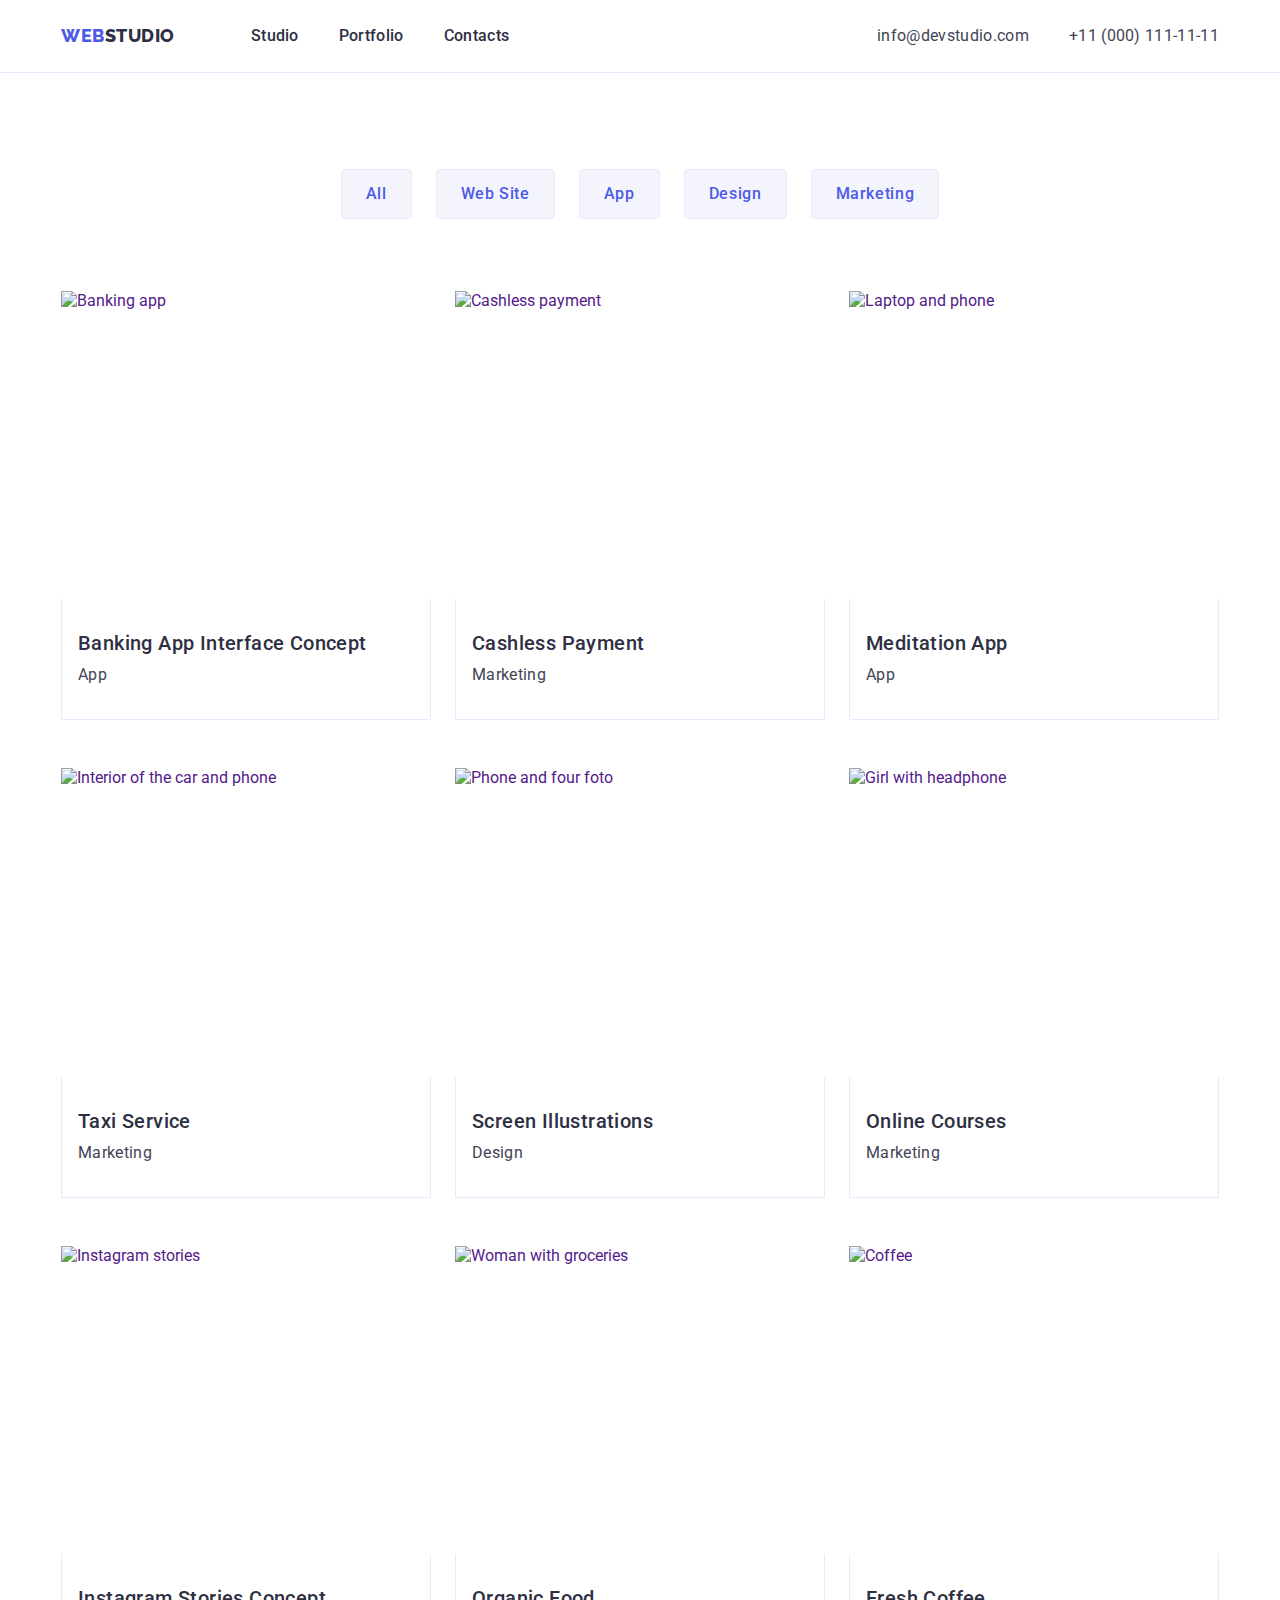
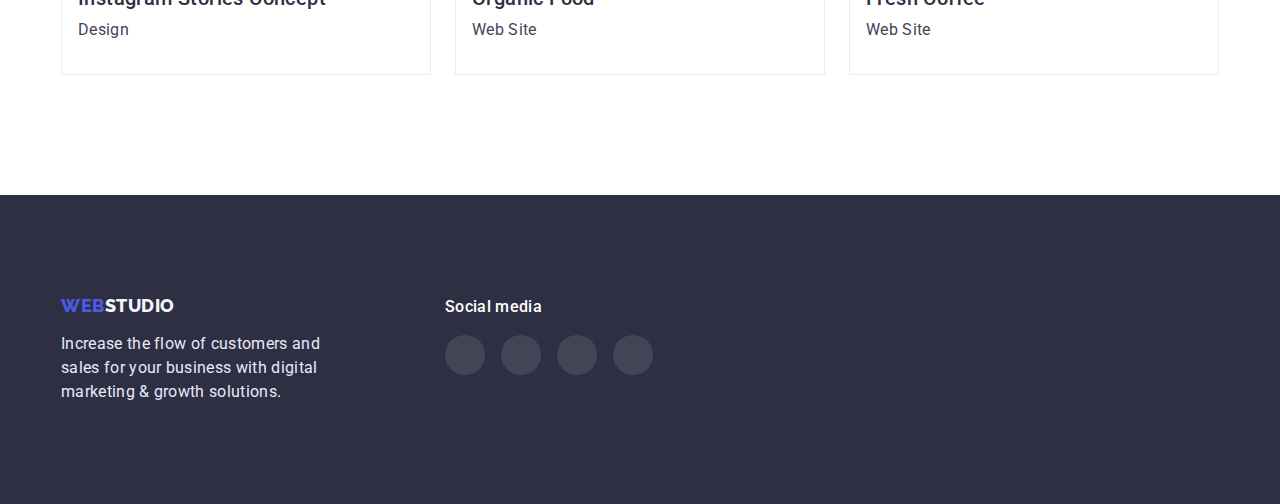
==== portfolio.html @ be4edee2 "update" ====
<!DOCTYPE html>
<html lang="en">
<head>
    <meta charset="UTF-8">
    <meta http-equiv="X-UA-Compatible" content="IE=edge">
    <meta name="viewport" content="width=device-width, initial-scale=1.0">
    <title>Portfolio</title>
    <link rel="preconnect" href="https://fonts.googleapis.com" />
    <link rel="preconnect" href="https://fonts.gstatic.com" crossorigin />
    <link
      href="https://fonts.googleapis.com/css2?family=Raleway:wght@800&family=Roboto:wght@400;500;700&display=swap"
      rel="stylesheet"
    />
    <link rel="stylesheet" href="./css/styles.css" />
    <style>
    </style>
</head>
    <body>

                            <!--HEADER-->  
        <header class="page-header">
            <div class="container header-container">
                
                <nav class="header-nav">
                    
                            <!--LOGO-->
                    <a class="logo-link link" href="./index.html">
                    Web<span class="logo-studio-header">Studio</span></a>
                
                                <!--MENU-->                        
                    <ul class="menu list">
                        <li class="menu-item">
                            <a class="menu-link link" href="./index.html">Studio</a>
                        </li>
                        <li class="menu-item">
                            <a class="menu-link link" href="./portfolio.html">Portfolio</a>
                        </li>
                        <li class="menu-item">
                           <a class="menu-link link" href="">Contacts</a>
                        </li>
                    </ul>
                </nav>
                    
                            <!--CONTACTS-->
                <address class="contacts">
                    <ul class="contacts-list list">
                        <li class="menu-item">
                            <a class="contacts-link link" href="mailto:info@devstudio.com">info@devstudio.com</a>      
                        </li>
                        <li class="menu-item">    
                            <a class="contacts-link link" href="tel:+110001111111">+11 (000) 111-11-11</a>
                        </li>
                    </ul>
                </address>
            </div>        
         </header>
            
                                <!--BUTTON-->
        <main>
            <section class="portfolio-section">
                <div class="container">
                    <h1 class="visually-hidden" hidden>Portfolio</h1>
                    <ul class="filter-list list">
                        <li>
                            <button class="btn-portfolio" type="button">
                                All
                            </button>
                        </li>
                        <li>
                            <button class="btn-portfolio" type="button">
                                Web Site
                            </button>
                        </li>
                        <li>
                            <button class="btn-portfolio" type="button">
                                App
                            </button>
                        </li>
                        <li>
                            <button class="btn-portfolio" type="button">
                                Design
                            </button>
                        </li>
                        <li>
                            <button class="btn-portfolio" type="button">
                                Marketing
                            </button>
                        </li>
                    </ul>

                                <!--PORTFOLIO FOTO-->
                    <ul class="portfolio-foto-list list">

                                <!--1-->
                        <li class="portfolio-foto-list-item">
                            <a href="" class="link">
                                <img src="./images/portfolio/bankapp.jpg" alt="Banking app"
                                    width="360"
                                    height="300" 
                                />
                                <div class="portfolio-card-description">
                                    <h2 class="portfolio-card-title">Banking App Interface Concept</h2>
                                    <p class="portfolio-text">App</p>
                                </div>    
                            </a>
                        </li>

                                <!--2-->
                        <li class="portfolio-foto-list-item">
                            <a href="" class="link">
                                <img src="./images/portfolio/cashless.jpg" alt="Cashless payment"
                                    width="360"
                                    height="300"
                                />
                                <div class="portfolio-card-description">
                                    <h2 class="portfolio-card-title">Cashless Payment</h2>
                                    <p class="portfolio-text">Marketing</p>
                                </div>    
                            </a>
                        </li>

                                <!--3-->
                        <li class="portfolio-foto-list-item">
                            <a href="" class="link">
                                <img src="./images/portfolio/meditation.jpg" alt="Laptop and phone"
                                    width="360"
                                    height="300"
                                />
                                <div class="portfolio-card-description">
                                    <h2 class="portfolio-card-title">Meditation App</h2>
                                    <p class="portfolio-text">App</p>
                                </div>
                            </a>
                        </li>

                                <!--4-->
                        <li class="portfolio-foto-list-item">
                            <a href="" class="link">
                                <img src="./images/portfolio/taxi.jpg" alt="Interior of the car and phone"
                                    width="360"
                                    height="300"
                                />
                                <div class="portfolio-card-description">
                                    <h2 class="portfolio-card-title">Taxi Service</h2>
                                    <p class="portfolio-text">Marketing</p>
                                </div>
                            </a>
                        </li>

                                <!--5-->
                        <li class="portfolio-foto-list-item">
                            <a href="" class="link">
                                <img src="./images/portfolio/screen.jpg" alt="Phone and four foto"
                                    width="360"
                                    height="300"
                                />
                                <div class="portfolio-card-description">
                                    <h2 class="portfolio-card-title">Screen Illustrations</h2>
                                    <p class="portfolio-text">Design</p>
                                </div>
                            </a>
                        </li>

                                <!--6-->
                        <li class="portfolio-foto-list-item">
                            <a href="" class="link">
                                <img src="./images/portfolio/onlinecourses.jpg" alt="Girl with headphone"
                                    width="360"
                                    height="300"
                                />
                                <div class="portfolio-card-description">
                                    <h2 class="portfolio-card-title">Online Courses</h2>
                                    <p class="portfolio-text">Marketing</p>
                                </div>
                            </a>
                        </li>

                                <!--7-->
                        <li class="portfolio-foto-list-item">
                            <a href="" class="link">
                                <img src="./images/portfolio/inststories.jpg" alt="Instagram stories"
                                    width="360"
                                    height="300"
                                />
                                <div class="portfolio-card-description">
                                    <h2 class="portfolio-card-title">Instagram Stories Concept</h2>
                                    <p class="portfolio-text">Design</p>
                                </div>
                            </a>
                        </li>

                                <!--8-->
                        <li class="portfolio-foto-list-item">
                            <a href="" class="link">
                                <img src="./images/portfolio/orgfood.jpg" alt="Woman with groceries"
                                    width="360"
                                    height="300"
                                />
                                <div class="portfolio-card-description">
                                    <h2 class="portfolio-card-title">Organic Food</h2>
                                    <p class="portfolio-text">Web Site</p>
                                </div>
                            </a>
                        </li>

                                <!--9-->
                        <li class="portfolio-foto-list-item">
                            <a href="" class="link">
                                <img src="./images/portfolio/coffee.jpg" alt="Coffee"
                                    width="360"
                                    height="300"
                                />
                                <div class="portfolio-card-description">
                                    <h2 class="portfolio-card-title">Fresh Coffee</h2>
                                    <p class="portfolio-text">Web Site</p>
                                </div>
                            </a>
                        </li>
                    </ul>
                </div>
            </section>
        </main>

    <!--FOOTER-->
    <footer class="footer">
        <div class="container">
          <div class="footer-inner">
            <div class="footer-container">
              <a class="logo-link link" href="./index.html">
                Web<span class="logo-studio-footer">Studio</span>
              </a>
              <p class="footer-text">
                Increase the flow of customers and sales for your business with
                digital marketing & growth solutions.
              </p>
            </div>
            <div class="footer-icons-container">
              <h3 class="footer-tittle">Social media</h3>
              <ul class="footer-icons-list list">
                <li>
                  <a class="footer-link" href="">
                    <svg width="24" height="24">
                      <use
                        href="./images/icons/symbol-defs-footer.svg#icon-f-instagram"
                      ></use>
                    </svg>
                  </a>
                </li>
                <li>
                  <a class="footer-link" href="">
                    <svg width="24" height="24">
                      <use
                        href="./images/icons/symbol-defs-footer.svg#icon-f-twitter"
                      ></use>
                    </svg>
                  </a>
                </li>
                <li>
                  <a class="footer-link" href="">
                    <svg width="24" height="24">
                      <use
                        href="./images/icons/symbol-defs-footer.svg#icon-f-facebook"
                      ></use>
                    </svg>
                  </a>
                </li>
                <li>
                  <a class="footer-link" href="">
                    <svg width="24" height="24">
                      <use
                        href="./images/icons/symbol-defs-footer.svg#icon-f-linkedin"
                      ></use>
                    </svg>
                  </a>
                </li>
              </ul>
            </div>
          </div>
        </div>
      </footer>
    </body>
  </html>
---- css/styles.css ----
:root {
  --basic-logo-color: #4d5ae5;
  --title-color: #2e2f42;
  --main-color-text: #434455;
  --white-color: #ffffff;
  --hover-color: #404bbf;
  --f-color-logo: #f4f4fd;
  --footer-color-text: #e7e9fc;
  --background-color: #f4f4fd;
  --footer-icons: #31d0aa;
}

body {
  font-family: "Roboto", sans-serif;
  color: var(--main-color-text);
  margin: 0;
}

/* main {
  width: 100%;
} */

.visually-hidden {
  position: absolute;
  white-space: nowrap;
  width: 1px;
  height: 1px;
  overflow: hidden;
  border: 0;
  padding: 0;
  clip: rect(0 0 0 0);
  clip-path: inset(50%);
  margin: -1px;
}

/*==============================COMPONENTS==============================*/
.link {
  text-decoration: none;
}

.list {
  list-style: none;
  margin: 0;
  padding: 0;
}

.section {
  padding-bottom: 120px;
}

.characteristic-section {
  padding-top: 120px;
  padding-bottom: 120px;
}

h1,
h2,
h3,
h4,
p {
  margin-top: 0;
  margin-bottom: 0;
}

ul,
ol {
  margin-top: 0;
  margin-bottom: 0;
  padding-left: 0;
}

img {
  display: block;
  width: 100%;
  height: auto;
}

button {
  cursor: pointer;
}

.container {
  width: 1158px;
  /* outline: 4px solid chartreuse; */
  margin-right: auto;
  margin-left: auto;
  padding-left: 15px;
  padding-right: 15px;
}

/*==============================HEADER==============================*/

/*logo*/
.logo-link {
  font-family: "Raleway", sans-serif;
  font-weight: 800;
  font-size: 18px;
  line-height: 1.17;
  letter-spacing: 0.03em;
  text-transform: uppercase;
  color: var(--basic-logo-color);
  margin-right: 76px;
}

.logo-studio-header {
  color: var(--title-color);
}

.logo-studio-footer {
  color: var(--f-color-logo);
}

.page-header {
  border-bottom: 1px solid var(--footer-color-text);
}

.header-container {
  display: flex;

  background-color: var(--white-color);
}

.header-nav {
  display: flex;
  align-items: center;
}

/*menu*/

.menu {
  display: flex;
}

.menu-link {
  display: block;
  padding-top: 24px;
  padding-bottom: 24px;

  font-weight: 500;
  font-size: 16px;
  line-height: 1.5;
  letter-spacing: 0.02em;
  color: var(--title-color);
}

.menu-link:focus,
.menu-link:hover {
  color: var(--hover-color);
}

.menu-item:not(:last-child) {
  margin-right: 40px;
}

/*contacts*/
.contacts {
  font-style: normal;
  margin-left: auto;
}

.contacts-list {
  display: flex;
}

.contacts-link {
  display: block;
  padding-top: 24px;
  padding-bottom: 24px;

  font-weight: 400;
  font-size: 16px;
  line-height: 1.5;
  letter-spacing: 0.02em;
  color: var(--main-color-text);
}

.contacts-link:focus,
.contacts-link:hover {
  color: var(--hover-color);
}

/*==============================MAIN==============================*/

/*==============================STUDIO==============================*/

/*hero*/
.hero-section {
  text-align: center;
  padding-top: 188px;
  padding-bottom: 188px;
  max-width: auto;
  background-image: linear-gradient(
      rgba(46, 47, 66, 0.7),
      rgba(46, 47, 66, 0.7)
    ),
    url(../images/hero-bg/hero-bg.jpg);
  background-size: cover;
  background-position: center;
  background-repeat: no-repeat;
  margin-left: auto;
  margin-right: auto;
}

.hero {
  margin-bottom: 48px;
  margin-right: auto;
  margin-left: auto;
  width: 496px;

  font-weight: 700;
  font-size: 56px;
  line-height: 1.07;
  text-align: center;
  letter-spacing: 0.02em;
  color: var(--white-color);
}

.hero-bg {
}

/*button studio*/
.btn-studio {
  font-family: "Roboto", sans-serif;
  font-style: normal;
  font-weight: 500;
  font-size: 16px;
  line-height: 1.5;
  letter-spacing: 0.04em;
  background-color: var(--basic-logo-color);
  color: var(--white-color);
  box-shadow: 0px 4px 4px rgba(0, 0, 0, 0.15);
  border-radius: 4px;
  cursor: pointer;
  width: 169px;
  height: 56px;
  border: none;
}

.btn-studio:focus,
.btn-studio:hover {
  background-color: var(--hover-color);
  color: var(--white-color);
}

/*==============================STUDIO TEXT==============================*/

/*characteristic*/
.characteristic-icons-container {
  display: flex;
  align-items: center;
  justify-content: center;
  height: 112px;
  margin-bottom: 8px;

  background: var(--f-color-logo);
  border-radius: 4px;
}

.characteristic-list {
  display: flex;
}

.characteristic-list-item {
  flex-basis: calc((100% - 72px) / 4);
}

.characteristic-list-item:not(:last-child) {
  margin-right: 24px;
}

.characteristic-title {
  margin-bottom: 8px;

  font-weight: 500;
  font-size: 20px;
  line-height: 1.2;
  letter-spacing: 0.02em;
  color: var(--title-color);
}

.characteristic-text-about {
  font-weight: 400;
  font-size: 16px;
  line-height: 1.5;
  letter-spacing: 0.02em;
}

/*what are we doing*/
.section-title {
  margin-bottom: 72px;

  font-size: 36px;
  line-height: 1.11;
  text-align: center;
  letter-spacing: 0.02em;
  text-transform: capitalize;
  color: var(--title-color);
}

/*our work*/
.our-work-list {
  display: flex;
}

.our-work-list-item:not(:last-child) {
  margin-right: 24px;
}

/*our team*/

/*icons*/
.studio-card-icons {
}

.studio-card-icons-item {
}

.studio-card-icons-list {
  justify-content: center;
  display: flex;
  gap: 24px;
  padding-top: 8px;
}

.studio-card-link {
  width: 40px;
  height: 40px;
  border-radius: 100%;
  background-color: var(--basic-logo-color);
  display: flex;
  align-items: center;
  justify-content: center;
}

.studio-card-link:hover,
.studio-card-link:focus {
  background-color: var(--hover-color);
}

.our-team-section {
  background: var(--f-color-logo);
  padding-top: 120px;
}

.our-team-list {
  display: flex;
}

.our-team-list-item:not(:last-child) {
  margin-right: 24px;
}

.our-team-list-item {
  background-color: var(--white-color);
  box-shadow: 0px 1px 6px rgba(46, 47, 66, 0.08),
    0px 1px 1px rgba(46, 47, 66, 0.16), 0px 2px 1px rgba(46, 47, 66, 0.08);
  border-radius: 0px 0px 4px 4px;
}

.our-team-list-container {
  text-align: center;
  padding-top: 32px;
  padding-bottom: 32px;
}

.our-team-name {
  flex: none;
  order: 0;
  flex-grow: 0;
  margin-bottom: 8px;

  font-weight: 500;
  font-size: 20px;
  line-height: 1.2;
  text-align: center;
  letter-spacing: 0.02em;
  color: var(--title-color);
}

.our-team-work {
  flex: none;
  order: 1;
  flex-grow: 0;

  font-weight: 400;
  font-size: 16px;
  line-height: 1.5;
  text-align: center;
  letter-spacing: 0.02em;
  color: var(--main-color-text);
}

/*==============================PORTFOILIO==============================*/

.portfolio-section {
  padding-top: 96px;
  padding-bottom: 120px;
}

.filter-list {
  display: flex;
  justify-content: center;
  gap: 24px;
  margin-bottom: 72px;
}

/*button portfolio*/
.btn-portfolio {
  padding: 12px 24px;

  background: var(--background-color);
  border: 1px solid var(--footer-color-text);
  border-radius: 4px;
  font-weight: 500;
  font-size: 16px;
  line-height: 1.5;
  letter-spacing: 0.04em;
  color: var(--basic-logo-color);
  font-family: "Roboto", sans-serif;
  cursor: pointer;
}

.btn-portfolio:hover {
  background-color: var(--hover-color);
  box-shadow: 0px 3px 1px rgba(0, 0, 0, 0.1), 0px 2px 1px rgba(0, 0, 0, 0.08),
    0px 2px 2px rgba(0, 0, 0, 0.12);
  border-color: var(--hover-color);
  color: var(--white-color);
}

/*portfolio foto*/
.portfolio-foto-list {
  display: flex;
  flex-wrap: wrap;
  column-gap: 24px;
  row-gap: 48px;
}

/*portfolio text*/
.portfolio-card-title {
  margin-bottom: 8px;

  font-weight: 500;
  font-size: 20px;
  line-height: 1.2;
  letter-spacing: 0.02em;
  color: var(--title-color);
}

.portfolio-text {
  font-size: 16px;
  line-height: 1.5;
  letter-spacing: 0.02em;
  color: var(--main-color-text);
}

.portfolio-card-description {
  padding: 32px 0 32px 16px;
  border-bottom: 1px solid #e7e9fc;
  border-right: 1px solid #e7e9fc;
  border-left: 1px solid #e7e9fc;
}

.portfolio-foto-list-item {
  background: var(--white-color);
  width: calc((100% - 48px) / 3);
}

/*==============================FOOTER==============================*/

.footer {
  padding-top: 100px;
  padding-bottom: 100px;
  background: var(--title-color);
}

.footer-text {
  margin-top: 16px;
  font-size: 16px;
  line-height: 1.5;
  letter-spacing: 0.02em;
  color: var(--footer-color-text);
}

.footer-container {
  max-width: 264px;
}

.footer-inner {
  display: flex;
  justify-content: start;
  gap: 120px;
}

/*icons*/
.footer-tittle {
  font-weight: 500;
  font-size: 16px;
  line-height: 1.5;
  letter-spacing: 0.02em;
  color: var(--white-color);
  margin-bottom: 16px;
}

.footer-icons-container {
  max-width: 208px;
}

.footer-link {
  width: 40px;
  height: 40px;
  background-color: rgba(255, 255, 255, 0.1);
  border-radius: 50%;
  display: flex;
  align-items: center;
  justify-content: center;
}

.footer-link:hover,
.footer-link:focus {
  background-color: var(--footer-icons);
}

.footer-icons-list {
  display: flex;
  gap: 16px;
}
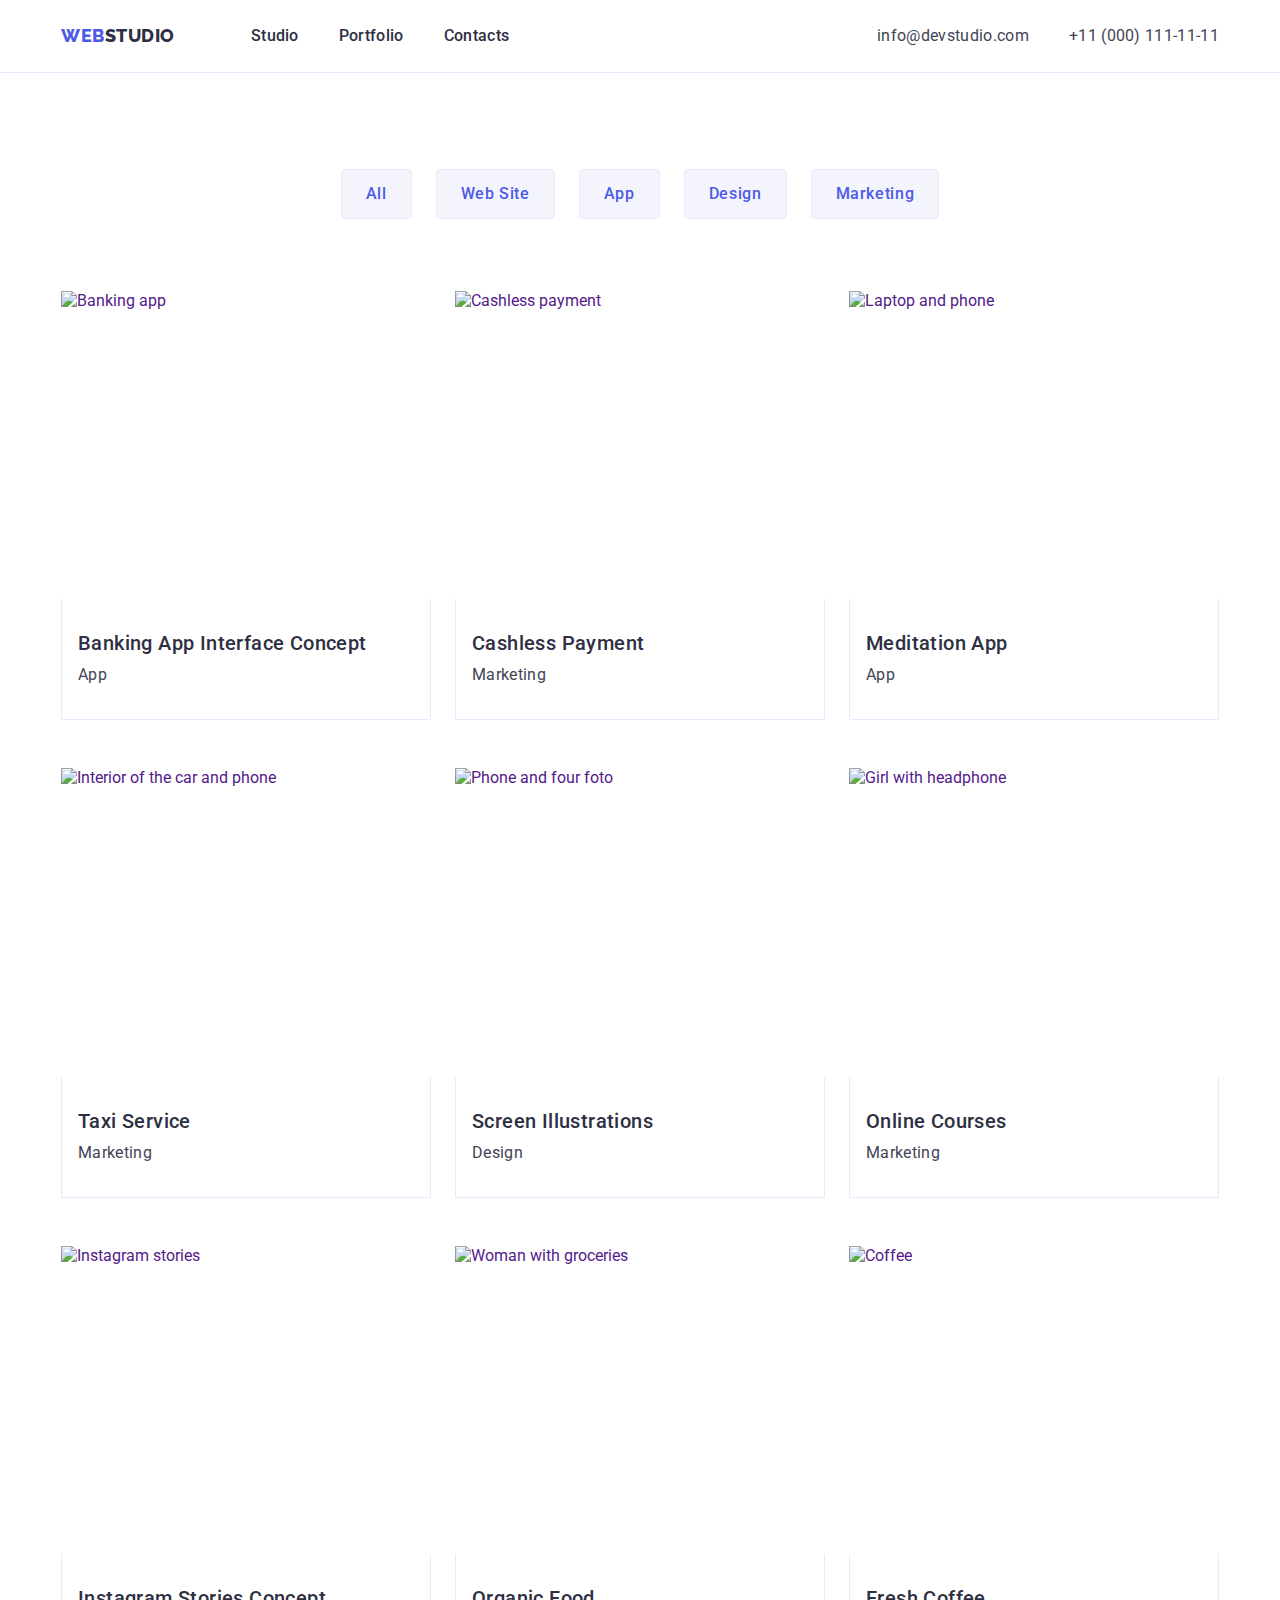
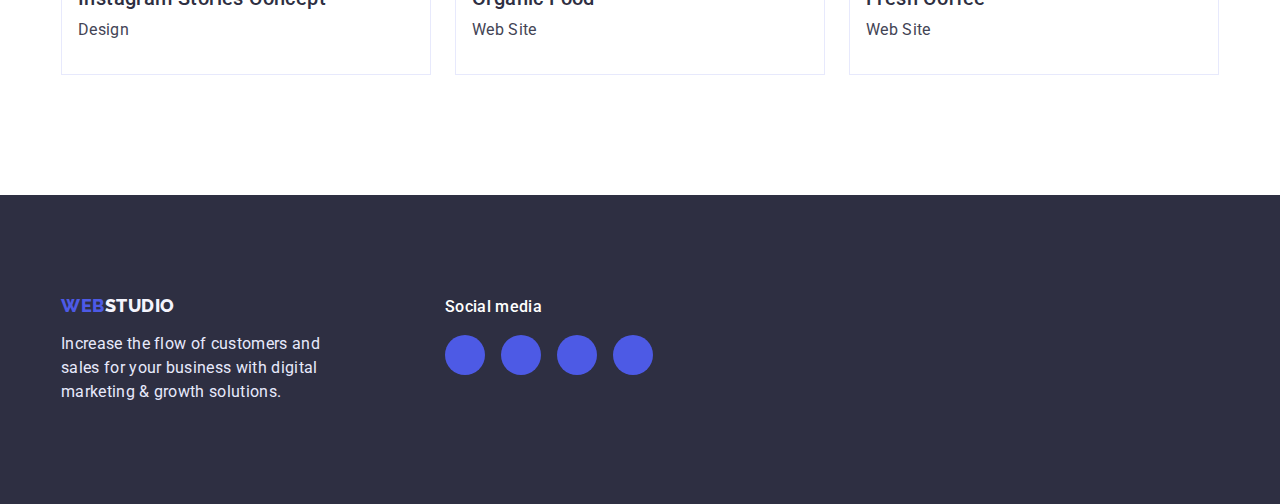
==== commit cdaa6ebf: "update" ====
--- a/portfolio.html
+++ b/portfolio.html
@@ -93,7 +93,7 @@
 
                                 <!--1-->
                         <li class="portfolio-foto-list-item">
-                            <a href="" class="link">
+                            <a href="" class="portfolio-link link">
                                 <img src="./images/portfolio/bankapp.jpg" alt="Banking app"
                                     width="360"
                                     height="300" 
@@ -107,7 +107,7 @@
 
                                 <!--2-->
                         <li class="portfolio-foto-list-item">
-                            <a href="" class="link">
+                            <a href="" class="portfolio-link link">
                                 <img src="./images/portfolio/cashless.jpg" alt="Cashless payment"
                                     width="360"
                                     height="300"
@@ -121,7 +121,7 @@
 
                                 <!--3-->
                         <li class="portfolio-foto-list-item">
-                            <a href="" class="link">
+                            <a href="" class="portfolio-link link">
                                 <img src="./images/portfolio/meditation.jpg" alt="Laptop and phone"
                                     width="360"
                                     height="300"
@@ -135,7 +135,7 @@
 
                                 <!--4-->
                         <li class="portfolio-foto-list-item">
-                            <a href="" class="link">
+                            <a href="" class="portfolio-link link">
                                 <img src="./images/portfolio/taxi.jpg" alt="Interior of the car and phone"
                                     width="360"
                                     height="300"
@@ -149,7 +149,7 @@
 
                                 <!--5-->
                         <li class="portfolio-foto-list-item">
-                            <a href="" class="link">
+                            <a href="" class="portfolio-link link">
                                 <img src="./images/portfolio/screen.jpg" alt="Phone and four foto"
                                     width="360"
                                     height="300"
@@ -163,7 +163,7 @@
 
                                 <!--6-->
                         <li class="portfolio-foto-list-item">
-                            <a href="" class="link">
+                            <a href="" class="portfolio-link link">
                                 <img src="./images/portfolio/onlinecourses.jpg" alt="Girl with headphone"
                                     width="360"
                                     height="300"
@@ -177,11 +177,14 @@
 
                                 <!--7-->
                         <li class="portfolio-foto-list-item">
-                            <a href="" class="link">
+                            <a href="" class="portfolio-link link">
+                                <div class="back-img">
                                 <img src="./images/portfolio/inststories.jpg" alt="Instagram stories"
                                     width="360"
                                     height="300"
                                 />
+                                
+                                </div>
                                 <div class="portfolio-card-description">
                                     <h2 class="portfolio-card-title">Instagram Stories Concept</h2>
                                     <p class="portfolio-text">Design</p>
@@ -191,7 +194,7 @@
 
                                 <!--8-->
                         <li class="portfolio-foto-list-item">
-                            <a href="" class="link">
+                            <a href="" class="portfolio-link link">
                                 <img src="./images/portfolio/orgfood.jpg" alt="Woman with groceries"
                                     width="360"
                                     height="300"
@@ -205,7 +208,7 @@
 
                                 <!--9-->
                         <li class="portfolio-foto-list-item">
-                            <a href="" class="link">
+                            <a href="" class="portfolio-link link">
                                 <img src="./images/portfolio/coffee.jpg" alt="Coffee"
                                     width="360"
                                     height="300"
--- a/css/styles.css
+++ b/css/styles.css
@@ -8,6 +8,7 @@
   --footer-color-text: #e7e9fc;
   --background-color: #f4f4fd;
   --footer-icons: #31d0aa;
+  --customers-border: #8E8F99;
 }
 
 body {
@@ -16,9 +17,6 @@
   margin: 0;
 }
 
-/* main {
-  width: 100%;
-} */
 
 .visually-hidden {
   position: absolute;
@@ -69,6 +67,10 @@
   padding-left: 0;
 }
 
+ul li {
+  list-style: none;
+}
+
 img {
   display: block;
   width: 100%;
@@ -188,7 +190,6 @@
   text-align: center;
   padding-top: 188px;
   padding-bottom: 188px;
-  max-width: auto;
   background-image: linear-gradient(
       rgba(46, 47, 66, 0.7),
       rgba(46, 47, 66, 0.7)
@@ -199,6 +200,7 @@
   background-repeat: no-repeat;
   margin-left: auto;
   margin-right: auto;
+  width: 1440px;
 }
 
 .hero {
@@ -215,8 +217,7 @@
   color: var(--white-color);
 }
 
-.hero-bg {
-}
+
 
 /*button studio*/
 .btn-studio {
@@ -436,6 +437,18 @@
   row-gap: 48px;
 }
 
+.portfolio-link {
+  display: block;
+  transition: box-shadow 250ms cubic-bezier(0.4, 0, 0.2, 1);
+  position: relative;
+}
+
+.portfolio-link:hover,
+.portfolio-link:focus {
+  box-shadow: 0px 1px 6px rgba(46, 47, 66, 0.08),
+  0px 1px 1px rgba(46, 47, 66, 0.16), 0px 2px 1px rgba(46, 47, 66, 0.08);
+}
+
 /*portfolio text*/
 .portfolio-card-title {
   margin-bottom: 8px;
@@ -465,6 +478,30 @@
   background: var(--white-color);
   width: calc((100% - 48px) / 3);
 }
+/*==============================CUSTOMERS==============================*/
+
+.customers {
+  background: var(--white-color);
+  padding-top: 120px;
+}
+
+.custumers-list {
+  display: flex;
+  gap: 24px;
+}
+
+.customers-item {
+  width: calc((100%-120px) / 6);
+}
+
+.customers-link {
+  height: 88px;
+  border: 1px solid var(--customers-border);
+  border-radius: 4px;
+  display: flex;
+  justify-content: center;
+  align-items: center;
+}
 
 /*==============================FOOTER==============================*/
 
@@ -488,8 +525,6 @@
 
 .footer-inner {
   display: flex;
-  justify-content: start;
-  gap: 120px;
 }
 
 /*icons*/
@@ -503,13 +538,13 @@
 }
 
 .footer-icons-container {
-  max-width: 208px;
+  margin-left: 120px;
 }
 
 .footer-link {
   width: 40px;
   height: 40px;
-  background-color: rgba(255, 255, 255, 0.1);
+  background-color: var(--basic-logo-color);
   border-radius: 50%;
   display: flex;
   align-items: center;
